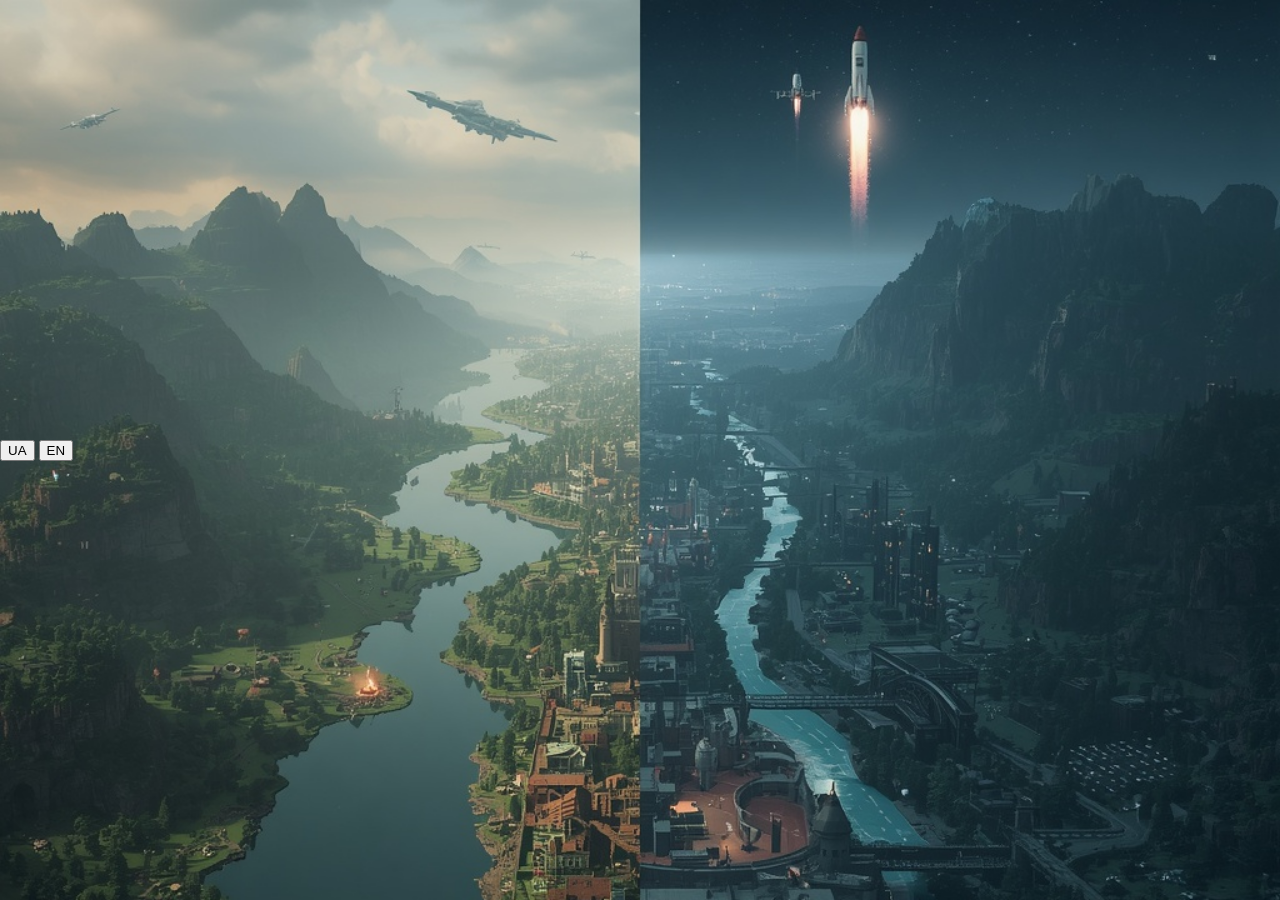
==== frontend/index.html @ 0a0d22ce "Оновлення блоку. Є кнопки ад=ле немає шторки" ====
<!DOCTYPE html>

<html lang="uk"> <!-- Вказує на мову сайту -->

<head> <!-- Основа сайту, кодування, заголовок вкладки, підключення CSS,метадані для пошуку -->
    <meta charset="UTF-8"> <!-- Кодування символів -->

<meta name="viewport" content="width=device-width, initial-scale=1.0"> <!-- Вказує на те, що сайт адаптивний -->

    <title>Майнкрафт</title>

    <link rel="stylesheet" href="style.css"> <!-- Підключення CSS -->
</head>

<body> <!-- Видима частина,те що буде лежати на сторінці(наприклад текст) -->

<div class="content"> <!-- Контейнер, в якому лежить контент сторінки(текст) -->
    <div class="lang-switch"> <!-- Додавння шторки -->
            <button onclick="setLang('uk')">UA</button>
            <button onclick="setLang('en')">EN</button>
        </div>

    </div>

    <h1 id="title"></h1> <!-- id заголовка сторінки, який вимагає заповнення зі script(наступний такий же) файл lang -->

    <p id="subtitle"></p> <!-- id тексту файл lang -->
</div>


    <script src="script.js"></script> <!-- Підключення файлу -->
</body>
</html>
---- frontend/style.css ----
body{

    background-image: /* Встановлює фон */

            url("image/background.jpg"); /* Шлях на jpg для фону */
    background-size: cover; /* Масштаб картинки */
    background-position: center 0px; /* Розміщення картинки, де cover центру є по горизонталі,а px - по вертикалі */
    background-repeat: no-repeat; /* Чи повторюватиметься картинка */

    min-height: 100vh; /* Мінімальна висота 'body',щоб висота сторінки була на максимум */
    margin: 0; /* Прибирає відступи по краях,якщо 0 */

    display: flex; /* flex для легкого центрування об'єктів */
    align-items: center; /* Вирівню дочірні компоненти по вертикалі,працює разом зі flex /*
    justify-content: center; /* Теж саме тільки по горизонталі */
}

/* ═══════════════════════════════════════ */
/*          ПЕРЕМИКАЧ МОВ                  */
/* ═══════════════════════════════════════ */
:lang.switch {
    position: fixed;
    top: 20px;
    right: 20px;
    z-index: 10;
    display: flex;
    gap: 5;
}

.lang.switch button {
    background: rgba(0, 0, 0, 0.6);
    color: #fff;
    border: 1px solid rgba(255, 255, 255, 0.4);
    padding: 8px 14px;
    border-radius: 16px;
    font-size: 14px;
    cursor: pointer;
    transition: background 0.2s;
}

.lang.switch button:hover{
    background: rgba(0, 0, 0, 0.9);
}
.content h1 {
    font-size: 60px; /* Це стиля для h1 і для p. px розмір шрифту */
}

.content p {
    font-size: 24px;
}

.red {
    color: red;
    font-weight: bold; /* Шрифт */
}
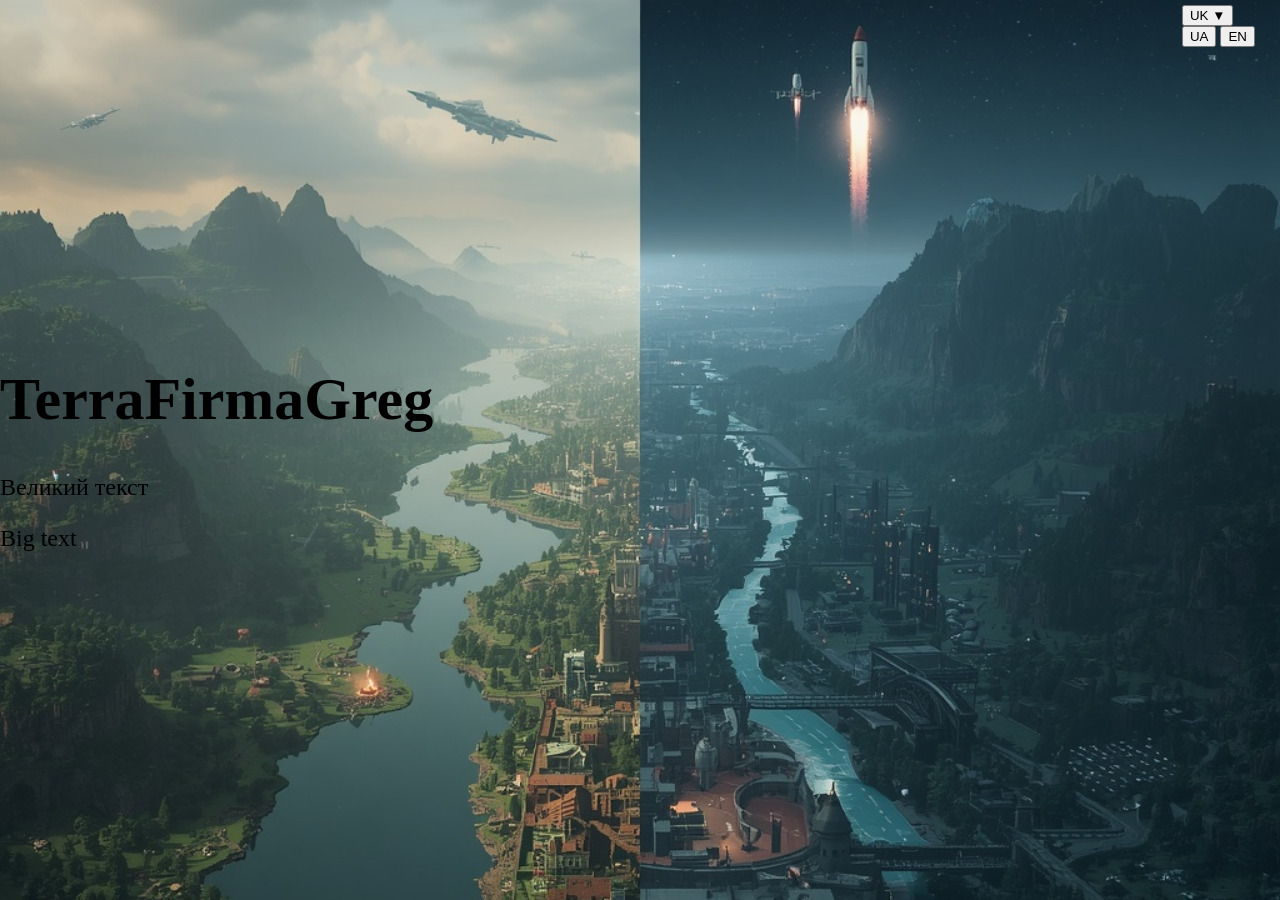
==== commit d34d4155: "Мучіння 1" ====
--- a/frontend/index.html
+++ b/frontend/index.html
@@ -16,17 +16,23 @@
 
 <div class="content"> <!-- Контейнер, в якому лежить контент сторінки(текст) -->
     <div class="lang-switch"> <!-- Додавння шторки -->
+        <button class="lang-toggle" onclick="toggleLangMenu()">
+            <span id="currentLang">UA</span> ▼
+        </button>
+        <div class="lang-menu" id="langMenu">
             <button onclick="setLang('uk')">UA</button>
             <button onclick="setLang('en')">EN</button>
         </div>
+    </div>
 
-    </div>
+
 
     <h1 id="title"></h1> <!-- id заголовка сторінки, який вимагає заповнення зі script(наступний такий же) файл lang -->
 
-    <p id="subtitle"></p> <!-- id тексту файл lang -->
+    <p id="text1"></p> <!-- id тексту файл lang -->
+    <p id="text2"></p> 
+
 </div>
-
 
     <script src="script.js"></script> <!-- Підключення файлу -->
 </body>
--- a/frontend/style.css
+++ b/frontend/style.css
@@ -18,29 +18,35 @@
 /* ═══════════════════════════════════════ */
 /*          ПЕРЕМИКАЧ МОВ                  */
 /* ═══════════════════════════════════════ */
-:lang.switch {
+.lang-switch {
     position: fixed;
-    top: 20px;
-    right: 20px;
+    top: 5px;
+    right: 25px;
     z-index: 10;
-    display: flex;
-    gap: 5;
+    /* display: flex; */
+    /* gap: 5; */
 }
 
-.lang.switch button {
+.lang-switch select {
     background: rgba(0, 0, 0, 0.6);
     color: #fff;
     border: 1px solid rgba(255, 255, 255, 0.4);
-    padding: 8px 14px;
+    padding: 8px 12px;
     border-radius: 16px;
     font-size: 14px;
     cursor: pointer;
-    transition: background 0.2s;
+    /* transition: background 0.2s; */
 }
 
-.lang.switch button:hover{
+.lang-switch select:hover{
     background: rgba(0, 0, 0, 0.9);
 }
+
+.lang-switch select option{
+    background: #222;
+    color: #fff;
+}
+
 .content h1 {
     font-size: 60px; /* Це стиля для h1 і для p. px розмір шрифту */
 }
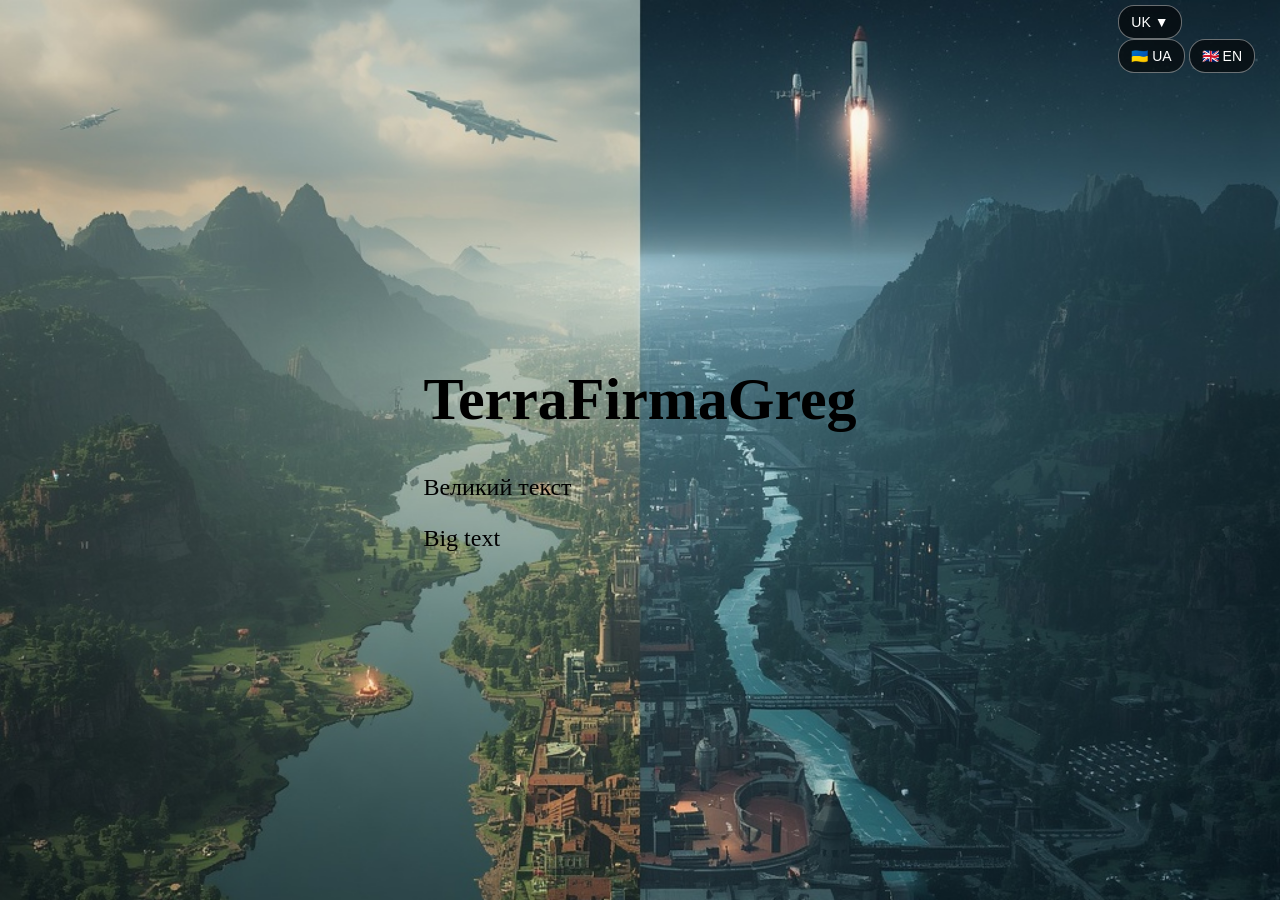
==== commit f4a5a755: "Update index.html" ====
--- a/frontend/index.html
+++ b/frontend/index.html
@@ -20,8 +20,8 @@
             <span id="currentLang">UA</span> ▼
         </button>
         <div class="lang-menu" id="langMenu">
-            <button onclick="setLang('uk')">UA</button>
-            <button onclick="setLang('en')">EN</button>
+            <button onclick="setLang('uk')">🇺🇦 UA</button>
+            <button onclick="setLang('en')">🇬🇧 EN</button>
         </div>
     </div>
 
--- a/frontend/style.css
+++ b/frontend/style.css
@@ -11,7 +11,7 @@
     margin: 0; /* Прибирає відступи по краях,якщо 0 */
 
     display: flex; /* flex для легкого центрування об'єктів */
-    align-items: center; /* Вирівню дочірні компоненти по вертикалі,працює разом зі flex /*
+    align-items: center; /* Вирівню дочірні компоненти по вертикалі,працює разом зі flex */
     justify-content: center; /* Теж саме тільки по горизонталі */
 }
 
@@ -27,7 +27,7 @@
     /* gap: 5; */
 }
 
-.lang-switch select {
+.lang-switch button {
     background: rgba(0, 0, 0, 0.6);
     color: #fff;
     border: 1px solid rgba(255, 255, 255, 0.4);
@@ -38,11 +38,11 @@
     /* transition: background 0.2s; */
 }
 
-.lang-switch select:hover{
+.lang-switch button:hover{
     background: rgba(0, 0, 0, 0.9);
 }
 
-.lang-switch select option{
+.lang-switch button option{
     background: #222;
     color: #fff;
 }
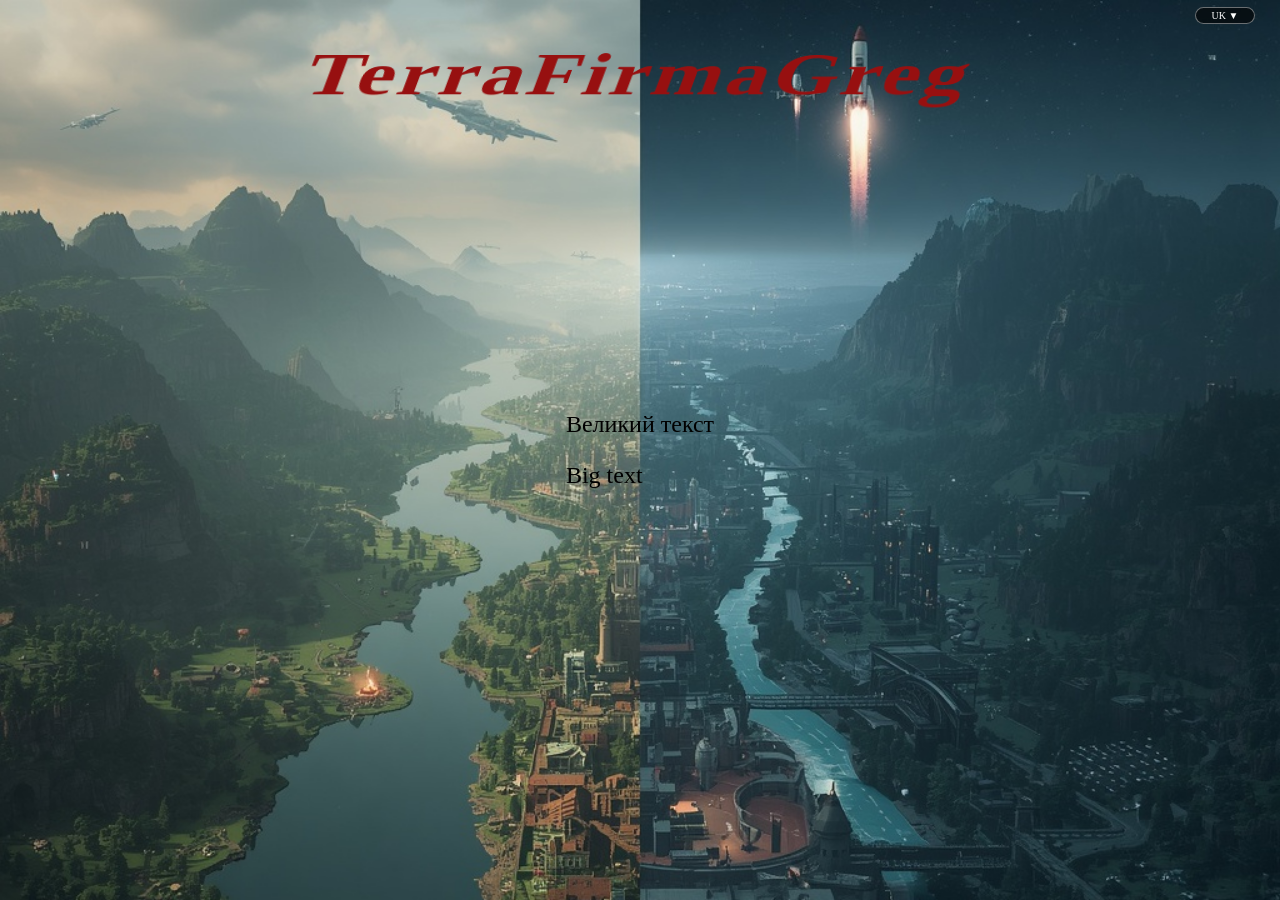
==== commit 0ec62d71: "Вхід" ====
--- a/frontend/index.html
+++ b/frontend/index.html
@@ -20,14 +20,14 @@
             <span id="currentLang">UA</span> ▼
         </button>
         <div class="lang-menu" id="langMenu">
-            <button onclick="setLang('uk')">🇺🇦 UA</button>
-            <button onclick="setLang('en')">🇬🇧 EN</button>
+            <button onclick="setLang('uk')">🇺🇦 Українська</button>
+            <button onclick="setLang('en')">🇬🇧 English</button>
         </div>
     </div>
 
 
 
-    <h1 id="title"></h1> <!-- id заголовка сторінки, який вимагає заповнення зі script(наступний такий же) файл lang -->
+    <h1 id="mainpage.title"></h1> <!-- id заголовка сторінки, який вимагає заповнення зі script(наступний такий же) файл lang -->
 
     <p id="text1"></p> <!-- id тексту файл lang -->
     <p id="text2"></p> 
--- a/frontend/style.css
+++ b/frontend/style.css
@@ -27,28 +27,74 @@
     /* gap: 5; */
 }
 
-.lang-switch button {
+.lang-toggle {
     background: rgba(0, 0, 0, 0.6);
     color: #fff;
     border: 1px solid rgba(255, 255, 255, 0.4);
-    padding: 8px 12px;
-    border-radius: 16px;
-    font-size: 14px;
+    padding: 2px 2px; /* Внутрішні відступи*/
+    border-radius: 18px;
+    font-size: 10px; /* Розмір тексту */
     cursor: pointer;
+    min-width: 60px; /* Мінімальна ширина */
+    font-family: inherit;
     /* transition: background 0.2s; */
 }
 
-.lang-switch button:hover{
+.lang-toggle:hover{
     background: rgba(0, 0, 0, 0.9);
 }
 
-.lang-switch button option{
-    background: #222;
+.lang-menu {
+    display: none;
+    position: absolute;
+    top: 100%;
+    right: 0;
+    margin-top: 5px;
+    background: rgba(0, 0, 0, 0.9);
+    border: 1px solid rgba(255, 255, 255, 0.3);
+    border-radius: 10px;
+    overflow: hidden;
+    min-width: 100%;
+    /* color: #fff; */
+}
+
+.lang-menu.show {
+    display: block;
+}
+
+.lang-menu button {
+    display: block;
+    width: 100%;
+    background: transparent;
     color: #fff;
+    border: none;
+    padding: 10px 16px;
+    font-size: 14px;
+    cursor: pointer;
+    text-align: left;
+    font-family: inherit;
+}
+
+.lang-menu button:hover{
+    background: rgba(255, 255, 255, 0.15);
 }
 
 .content h1 {
-    font-size: 60px; /* Це стиля для h1 і для p. px розмір шрифту */
+    /*Позиція*/
+    position: fixed; /* або absolute */
+    top: 0px; /* Відступ зверху */
+    left: 50%;
+    transform: translateX(-50%) scaleX(1.4) skewX(-15deg); /* Центрування по горизонталі */
+    z-index: 1000; /* Поверх інших елементів */
+    /* Стиль */
+    letter-spacing: 3px; /* Відстань міш буквами, + збільшити; - зменшити */
+    /* transform: scaleX(1.5);  Розтягнути слово де 1,5 розтягнути; менше 1,0 зтягнути 
+    transform: rotate(-10deg);  - нахил вліво, + вправо 
+    transform: skewX(-10deg); */
+    font-size: 60px; /*Це стиль(розмір) шрифту */
+    font-weight: bold;
+    color: #971010;
+    text-align: center;
 }
 
 .content p {
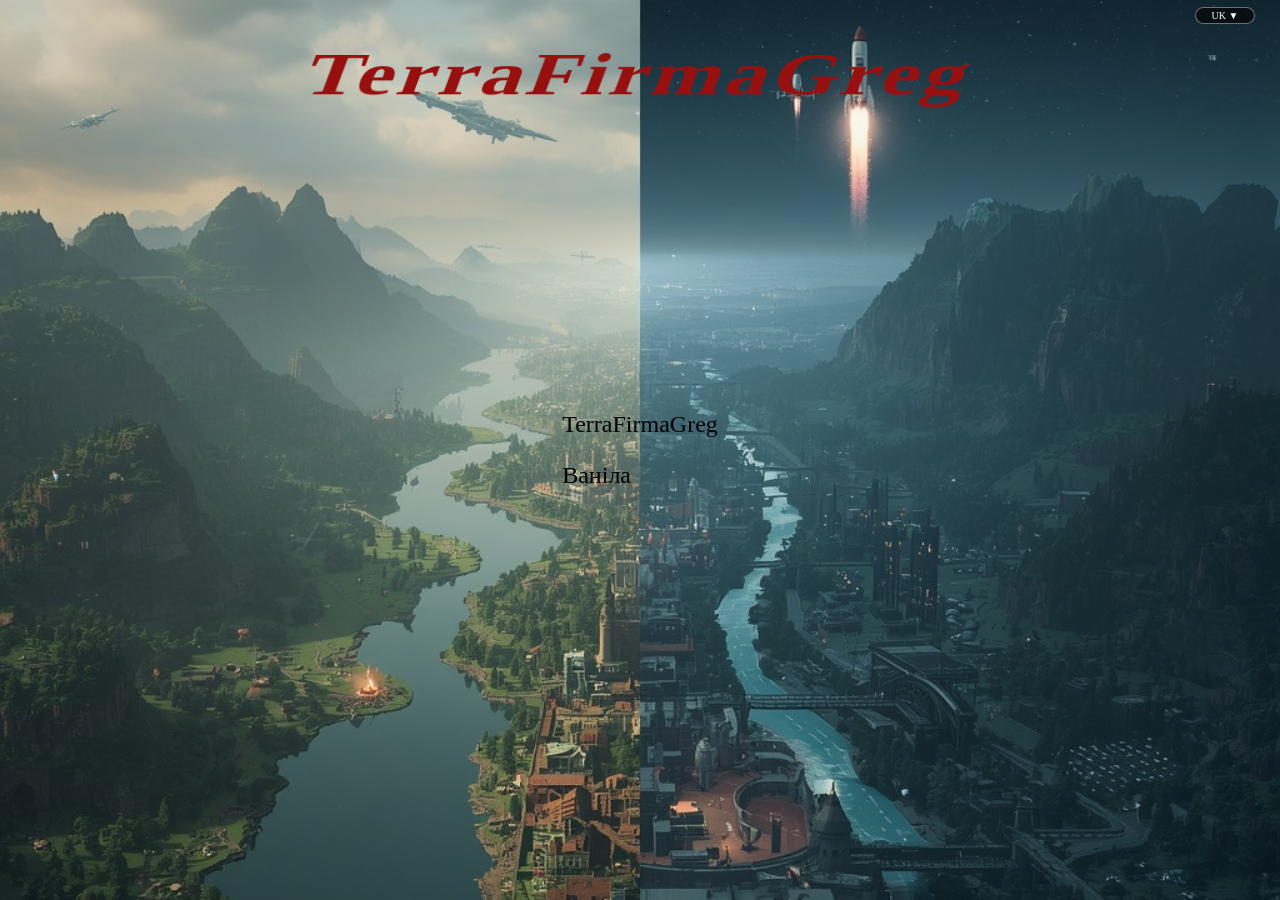
==== commit b92097aa: "mainpage index" ====
--- a/frontend/index.html
+++ b/frontend/index.html
@@ -29,8 +29,8 @@
 
     <h1 id="mainpage.title"></h1> <!-- id заголовка сторінки, який вимагає заповнення зі script(наступний такий же) файл lang -->
 
-    <p id="text1"></p> <!-- id тексту файл lang -->
-    <p id="text2"></p> 
+    <p id="mainpage.minecraftserver.info0"></p> <!-- id тексту файл lang -->
+    <p id="mainpage.minecraftserver.info1"></p> 
 
 </div>
 
--- a/frontend/style.css
+++ b/frontend/style.css
@@ -11,6 +11,7 @@
     margin: 0; /* Прибирає відступи по краях,якщо 0 */
 
     display: flex; /* flex для легкого центрування об'єктів */
+    align-items: center; /* Вирівню дочірні компоненти по вертикалі,працює разом зі flex */
     align-items: center; /* Вирівню дочірні компоненти по вертикалі,працює разом зі flex */
     justify-content: center; /* Теж саме тільки по горизонталі */
 }
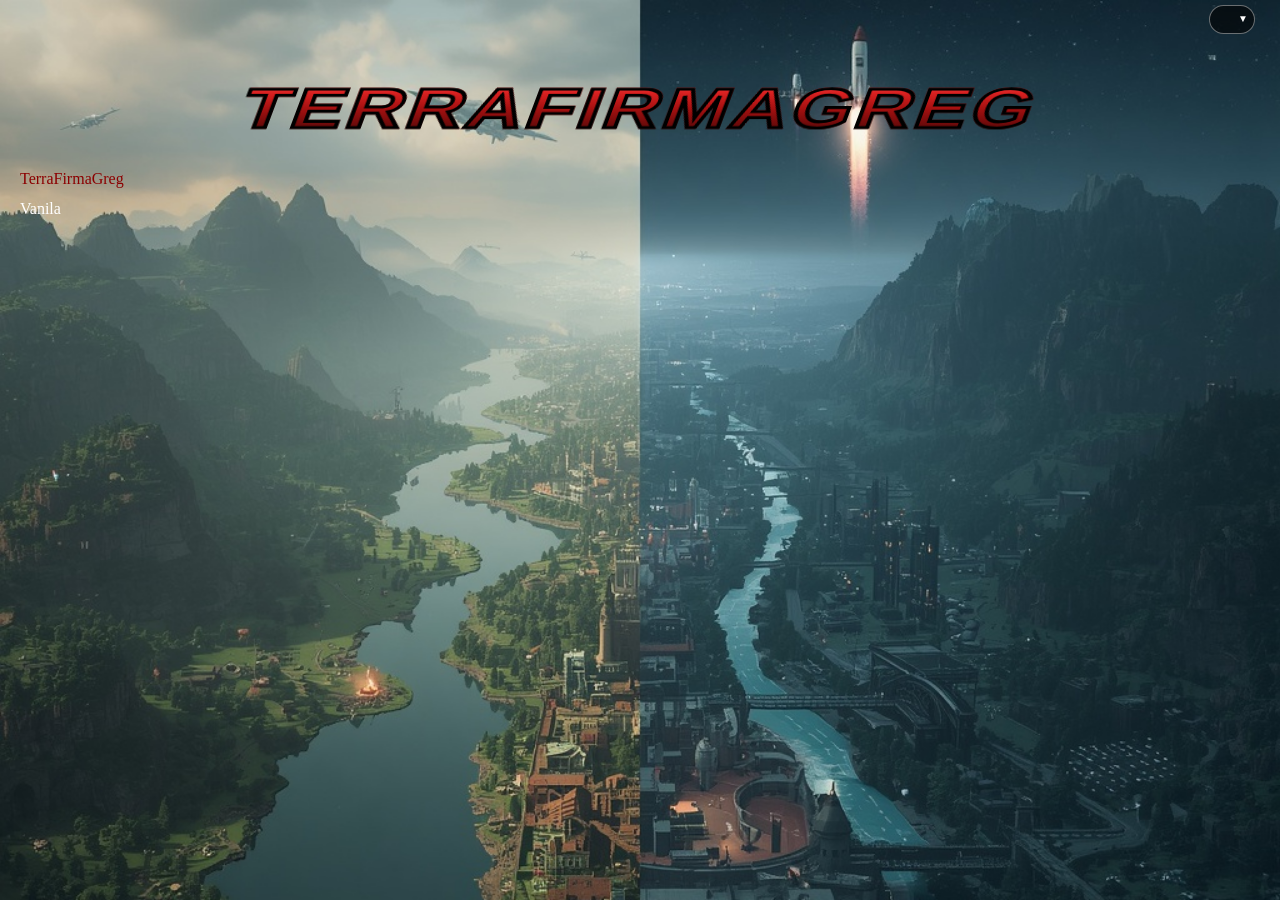
==== commit 4737df0a: "Перемикач мови + прапор" ====
--- a/frontend/index.html
+++ b/frontend/index.html
@@ -17,20 +17,24 @@
 <div class="content"> <!-- Контейнер, в якому лежить контент сторінки(текст) -->
     <div class="lang-switch"> <!-- Додавння шторки -->
         <button class="lang-toggle" onclick="toggleLangMenu()">
-            <span id="currentLang">UA</span> ▼
+            <span id="currentLang">🌐</span> ▼
         </button>
         <div class="lang-menu" id="langMenu">
-            <button onclick="setLang('uk')">🇺🇦 Українська</button>
-            <button onclick="setLang('en')">🇬🇧 English</button>
+            <button onclick="setLang('uk')">
+                <img src="https://flagcdn.com/24x18/ua.png" alt=""> Українська
+            </button>
+            <button onclick="setLang('en')">
+                <img src="https://flagcdn.com/24x18/gb.png" alt=""> English
+            </button>
         </div>
     </div>
 
 
 
-    <h1 id="mainpage.title"></h1> <!-- id заголовка сторінки, який вимагає заповнення зі script(наступний такий же) файл lang -->
+    <h1 id="mainpage-title"></h1> <!-- id заголовка сторінки, який вимагає заповнення зі script(наступний такий же) файл lang -->
 
-    <p id="mainpage.minecraftserver.info0"></p> <!-- id тексту файл lang -->
-    <p id="mainpage.minecraftserver.info1"></p> 
+    <p id="mainpage-minecraftserver-info0"></p> <!-- id тексту файл lang -->
+    <p id="mainpage-minecraftserver-info1"></p>
 
 </div>
 
--- a/frontend/style.css
+++ b/frontend/style.css
@@ -4,15 +4,14 @@
 
             url("image/background.jpg"); /* Шлях на jpg для фону */
     background-size: cover; /* Масштаб картинки */
-    background-position: center 0px; /* Розміщення картинки, де cover центру є по горизонталі,а px - по вертикалі */
+    background-position: center 0; /* Розміщення картинки, де cover центру є по горизонталі,а px - по вертикалі */
     background-repeat: no-repeat; /* Чи повторюватиметься картинка */
 
     min-height: 100vh; /* Мінімальна висота 'body',щоб висота сторінки була на максимум */
     margin: 0; /* Прибирає відступи по краях,якщо 0 */
 
     display: flex; /* flex для легкого центрування об'єктів */
-    align-items: center; /* Вирівню дочірні компоненти по вертикалі,працює разом зі flex */
-    align-items: center; /* Вирівню дочірні компоненти по вертикалі,працює разом зі flex */
+    align-items:   center; /* Вирівню дочірні компоненти по вертикалі,працює разом зі flex */
     justify-content: center; /* Теж саме тільки по горизонталі */
 }
 
@@ -32,11 +31,11 @@
     background: rgba(0, 0, 0, 0.6);
     color: #fff;
     border: 1px solid rgba(255, 255, 255, 0.4);
-    padding: 2px 2px; /* Внутрішні відступи*/
-    border-radius: 18px;
+    padding: 6px 6px; /* Внутрішні відступи*/
+    border-radius: 20px; /* Округлість іконки, до 20*/
     font-size: 10px; /* Розмір тексту */
     cursor: pointer;
-    min-width: 60px; /* Мінімальна ширина */
+    min-width: 40px; /* Мінімальна ширина */
     font-family: inherit;
     /* transition: background 0.2s; */
 }
@@ -69,7 +68,7 @@
     background: transparent;
     color: #fff;
     border: none;
-    padding: 10px 16px;
+    padding: 16px 20px;
     font-size: 14px;
     cursor: pointer;
     text-align: left;
@@ -82,24 +81,59 @@
 
 .content h1 {
     /*Позиція*/
-    position: fixed; /* або absolute */
-    top: 0px; /* Відступ зверху */
+    position: fixed; /* або absolute, fixed*/
+    top: 40px; /* Відступ зверху */
     left: 50%;
     transform: translateX(-50%) scaleX(1.4) skewX(-15deg); /* Центрування по горизонталі */
     z-index: 1000; /* Поверх інших елементів */
+
     /* Стиль */
+    font-family: 'Arial Black', sans-serif; /* Або піксельний шрифт */
+    text-transform: uppercase;
+
+    /* Градієнт. Тут фіолетовий -> блакитний */
+    background: linear-gradient(180deg,
+        #ff5555,    /* світлий */
+        #d92020,    /* середній */
+        #a31010,    /* темний */
+        #6b0a0a,    /* дуже темний */
+        #3d0000);   /* майже чорний */
+    -webkit-background-clip: text;
+    background-clip: text;
+    -webkit-text-fill-color: transparent;
+
+    /* Обводка та 3D ефект */
+    -webkit-text-stroke: 3px #000; /* Обводка */
+    /* text-shadow:
+            3px 3px 0 #971010; тінь */
+            /* 0 10px rgb(0 0 0 / 0.5), 3px 3px 0 #000; Світіння*! */
+
     letter-spacing: 3px; /* Відстань міш буквами, + збільшити; - зменшити */
     /* transform: scaleX(1.5);  Розтягнути слово де 1,5 розтягнути; менше 1,0 зтягнути 
     transform: rotate(-10deg);  - нахил вліво, + вправо 
     transform: skewX(-10deg); */
-    font-size: 60px; /*Це стиль(розмір) шрифту */
+    font-size: 55px; /*Це стиль(розмір) шрифту */
     font-weight: bold;
     color: #971010;
     text-align: center;
 }
 
-.content p {
-    font-size: 24px;
+#mainpage-minecraftserver-info0 {
+    position: absolute;
+    top: 170px;
+    left: 20px;
+    margin-top: 0;
+    margin-bottom: 10px;
+    color: darkred;
+}
+
+#mainpage-minecraftserver-info1 {
+    position: absolute;
+    top: 200px;
+    left: 20px;
+    margin-top: 0;
+    margin-bottom: 10px;
+    color: white;
 }
 
 .red {
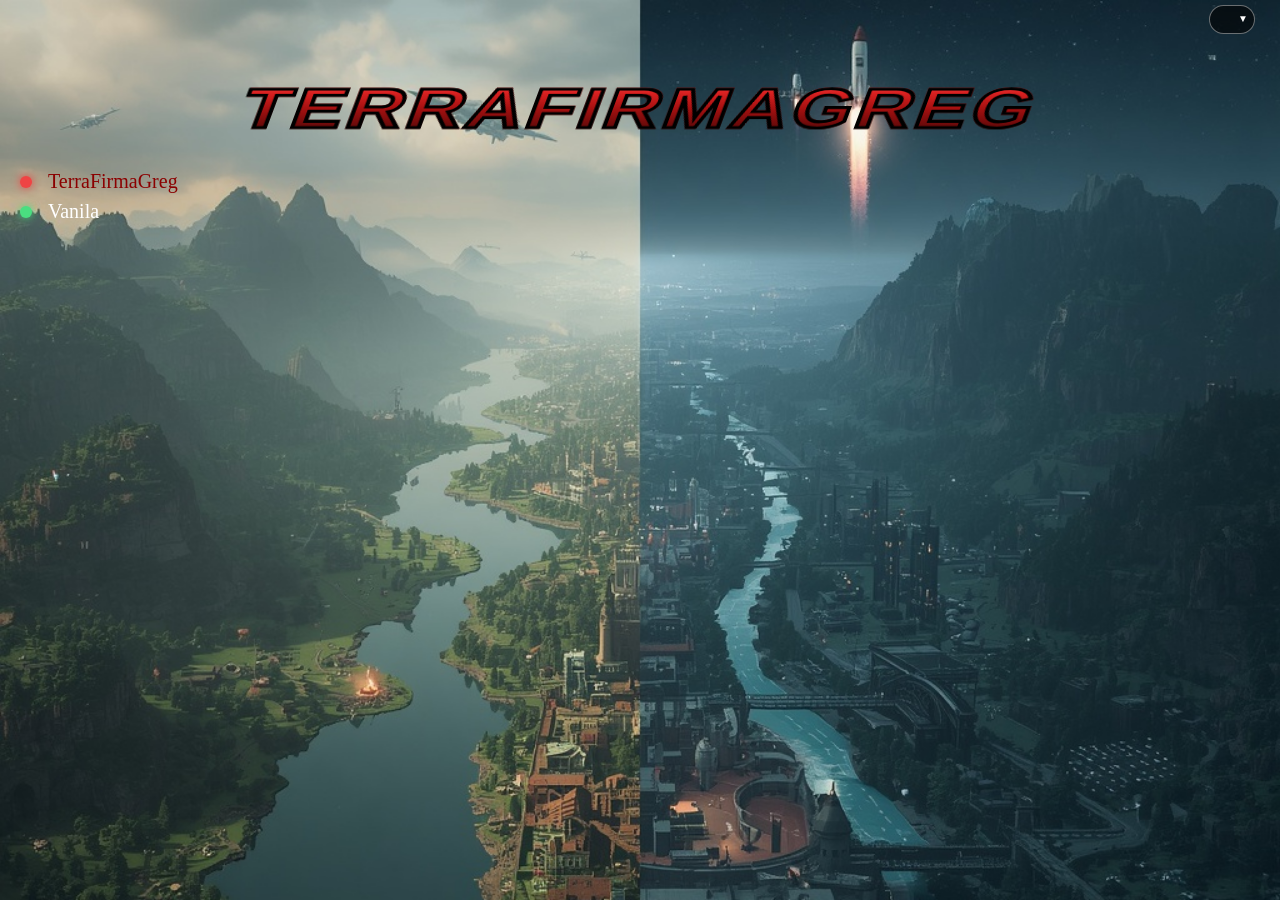
==== commit 09046d27: "Додавання статусуу сервера, ліцензія, редмі, і документація для мене" ====
--- a/frontend/index.html
+++ b/frontend/index.html
@@ -33,9 +33,15 @@
 
     <h1 id="mainpage-title"></h1> <!-- id заголовка сторінки, який вимагає заповнення зі script(наступний такий же) файл lang -->
 
-    <p id="mainpage-minecraftserver-info0"></p> <!-- id тексту файл lang -->
-    <p id="mainpage-minecraftserver-info1"></p>
+    <p class="server-info" id="server-info0">
+        <span class="status-icon" id="status-tfg"></span> <!-- Іконка статусу -->
+        <span id="mainpage-minecraftserver-info0"></span>    
+        </p> <!-- id тексту файл lang -->
 
+    <p class="server-info" id="server-info1">
+        <span class="status-icon" id="status-vanila"></span>
+        <span id="mainpage-minecraftserver-info1"></span>
+    </p>
 </div>
 
     <script src="script.js"></script> <!-- Підключення файлу -->
--- a/frontend/style.css
+++ b/frontend/style.css
@@ -40,6 +40,14 @@
     /* transition: background 0.2s; */
 }
 
+/* Міняє параметри на шторці */
+.lang-toggle img { 
+    width: 20px;
+    height: 15px;
+    vertical-align: middle;
+    border-radius: 2px;
+}
+
 .lang-toggle:hover{
     background: rgba(0, 0, 0, 0.9);
 }
@@ -73,6 +81,15 @@
     cursor: pointer;
     text-align: left;
     font-family: inherit;
+}
+
+/* Міняє параматри в середені шторки */
+.lang-menu button img { 
+    width: 20px;
+    height: 15px;
+    vertical-align: middle;
+    margin-right: 6px;
+    border-radius: 2px;
 }
 
 .lang-menu button:hover{
@@ -118,21 +135,23 @@
     text-align: center;
 }
 
-#mainpage-minecraftserver-info0 {
+.server-info {
     position: absolute;
+    left: 20px;
+    margin: 0 0 10px 0;
+    display: flex;
+    align-items: center;
+    gap: 8px;
+    font-size: 20px;
+}
+
+#server-info0 {
     top: 170px;
-    left: 20px;
-    margin-top: 0;
-    margin-bottom: 10px;
     color: darkred;
 }
 
-#mainpage-minecraftserver-info1 {
-    position: absolute;
+#server-info1 {
     top: 200px;
-    left: 20px;
-    margin-top: 0;
-    margin-bottom: 10px;
     color: white;
 }
 
@@ -140,3 +159,37 @@
     color: red;
     font-weight: bold; /* Шрифт */
 }
+
+/* ═══════════════════════════════════════ */
+/*         СТАТУС СЕРВЕРІВ                 */
+/* ═══════════════════════════════════════ */
+.status-icon {
+    display: inline-block;
+    width: 12px;
+    height: 12px;
+    border-radius: 50%;
+    margin-right: 8px;
+    vertical-align: middle;
+    background: #888;
+    transition: all 0.3s;
+}
+
+.status-icon.checking {
+    background: #fbbf24;
+    animation: pulse 1s infinite;
+}
+
+.status-icon.online {
+    background: #4ade80;
+    box-shadow: 0 0 8px #4ade80;
+}
+
+.status-icon.offline {
+    background: #ef4444;
+    box-shadow: 0 0 8px #ef4444;
+}
+
+@keyframes pulse {
+    0%, 100% { opacity: 1; }
+    50% { opacity: 0.4; }
+}
